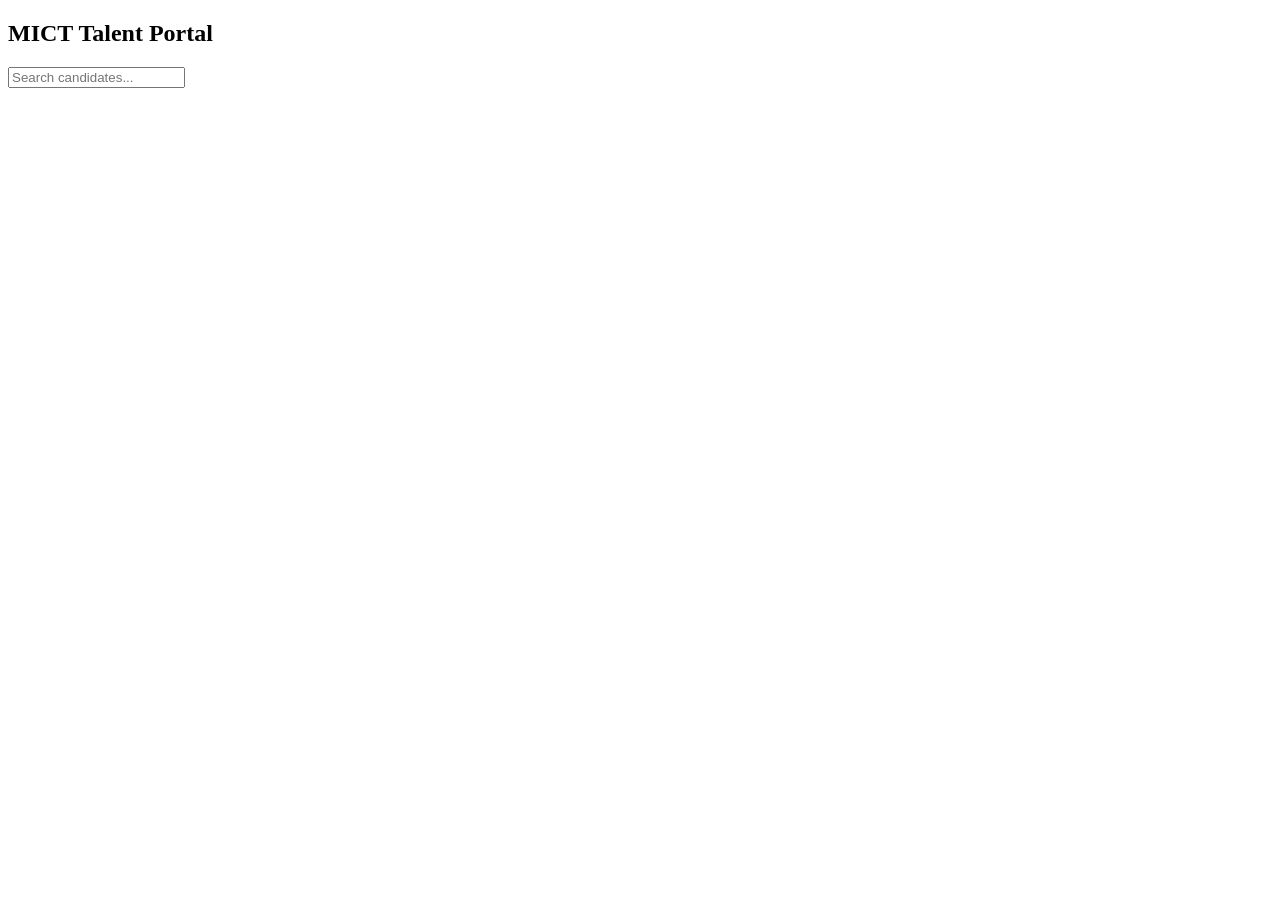
==== index.html @ eeb891a5 "Initial commit" ====
<!DOCTYPE html>
<html lang="en">
<head>
    <meta charset="UTF-8">
    <meta name="viewport" content="width=device-width, initial-scale=1.0">
    <title>Talent Marketplace</title>
</head>
<body>
       <nav>
    <h1>MICT Talent Portal</h1>
    <input type="text" id="search" placeholder="Search candidates...">
  </nav>

  <div class="container">

    <div id="candidateList"></div>

  </div>

  <script src="data.js"></script>
  <script src="app.js"></script>
    
</body>
</html>
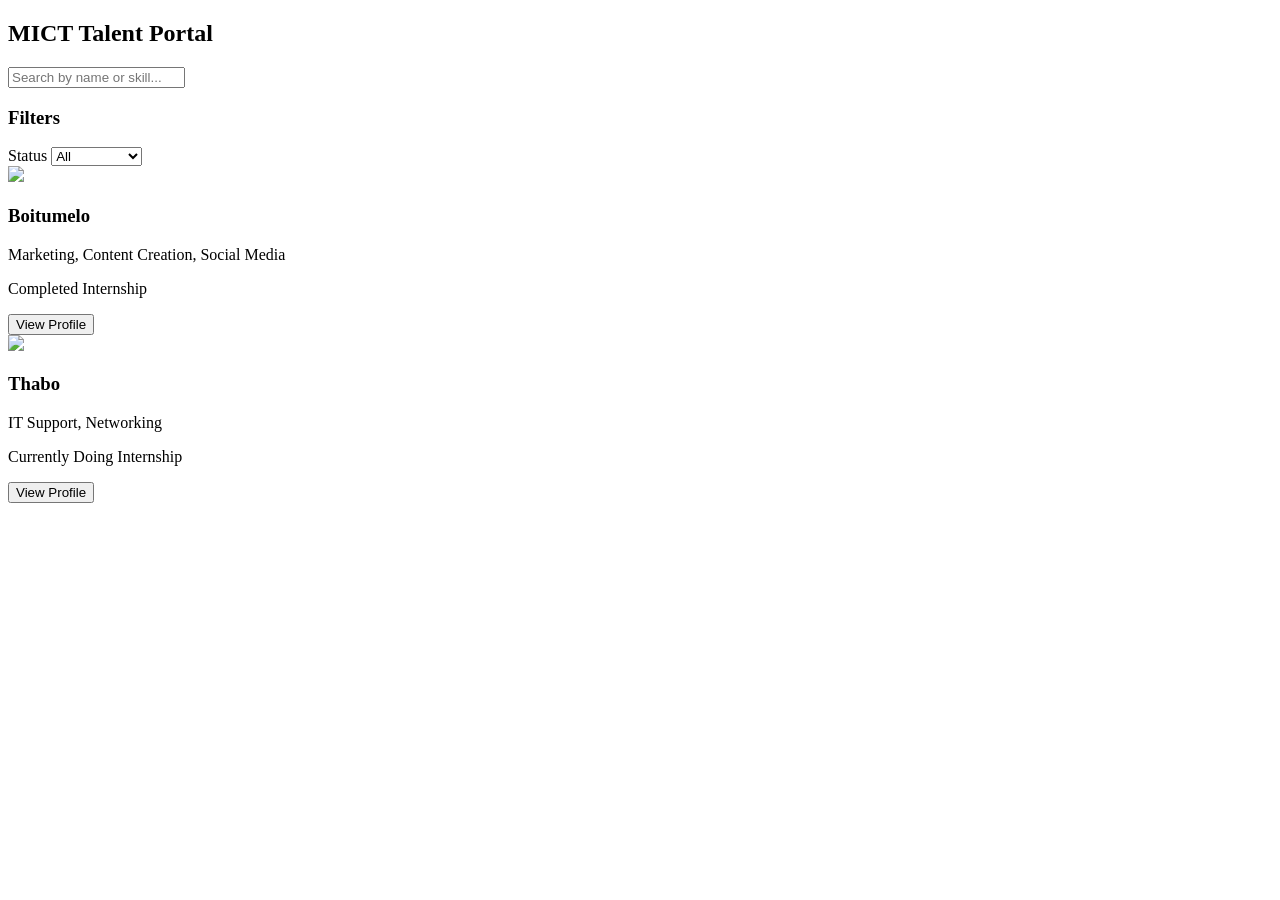
==== commit 3541e084: "update index.html and fix app.js and style.css" ====
--- a/index.html
+++ b/index.html
@@ -6,19 +6,42 @@
     <title>Talent Marketplace</title>
 </head>
 <body>
-       <nav>
+
+  <!-- NAVBAR -->
+  <nav class="navbar">
     <h1>MICT Talent Portal</h1>
-    <input type="text" id="search" placeholder="Search candidates...">
+
+    <input 
+      type="text" 
+      id="searchInput" 
+      placeholder="Search by name or skill..."
+    >
   </nav>
 
-  <div class="container">
+  <!-- MAIN LAYOUT -->
+  <div class="main">
 
-    <div id="candidateList"></div>
+    <!-- FILTER SIDEBAR -->
+    <aside class="sidebar">
+      <h3>Filters</h3>
+
+      <label>Status</label>
+      <select id="statusFilter">
+        <option value="all">All</option>
+        <option value="Completed Internship">Completed</option>
+        <option value="Currently Doing Internship">In Progress</option>
+      </select>
+    </aside>
+
+    <!-- CANDIDATE GRID -->
+    <section class="content">
+      <div id="candidateList"></div>
+    </section>
 
   </div>
 
   <script src="data.js"></script>
   <script src="app.js"></script>
-    
+
 </body>
 </html>
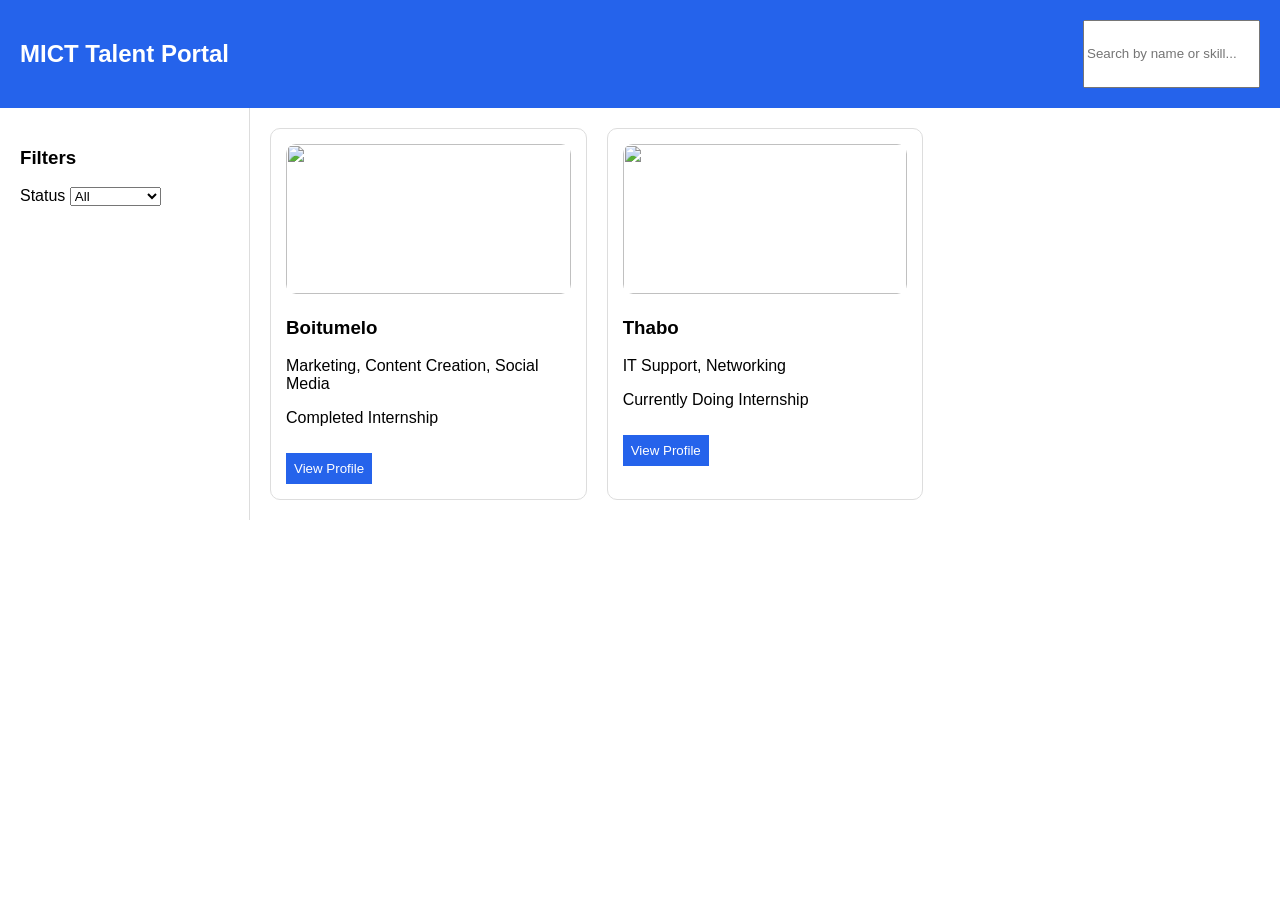
==== commit c8e05a7c: "link style.css to index.html and profile.html" ====
--- a/index.html
+++ b/index.html
@@ -3,6 +3,7 @@
 <head>
     <meta charset="UTF-8">
     <meta name="viewport" content="width=device-width, initial-scale=1.0">
+     <link rel="stylesheet" href="style.css" />
     <title>Talent Marketplace</title>
 </head>
 <body>
--- a/style.css
+++ b/style.css
@@ -0,0 +1,64 @@
+body {
+  font-family: Arial;
+  margin: 0;
+}
+
+nav {
+  display: flex;
+  justify-content: space-between;
+  padding: 20px;
+  background: #2563eb;
+  color: white;
+}
+
+.container {
+  padding: 20px;
+}
+
+#candidateList {
+  display: grid;
+  grid-template-columns: repeat(3, 1fr);
+  gap: 20px;
+}
+
+.card {
+  border: 1px solid #ddd;
+  padding: 15px;
+  border-radius: 10px;
+}
+
+.main {
+  display: grid;
+  grid-template-columns: 250px 1fr;
+}
+
+.sidebar {
+  padding: 20px;
+  border-right: 1px solid #ddd;
+}
+
+.content {
+  padding: 20px;
+}
+
+#candidateList {
+  display: grid;
+  grid-template-columns: repeat(3, 1fr);
+  gap: 20px;
+}
+
+.card img {
+  width: 100%;
+  height: 150px;
+  object-fit: cover;
+  border-radius: 10px;
+}
+
+button {
+  margin-top: 10px;
+  padding: 8px;
+  background: #2563eb;
+  color: white;
+  border: none;
+  cursor: pointer;
+}
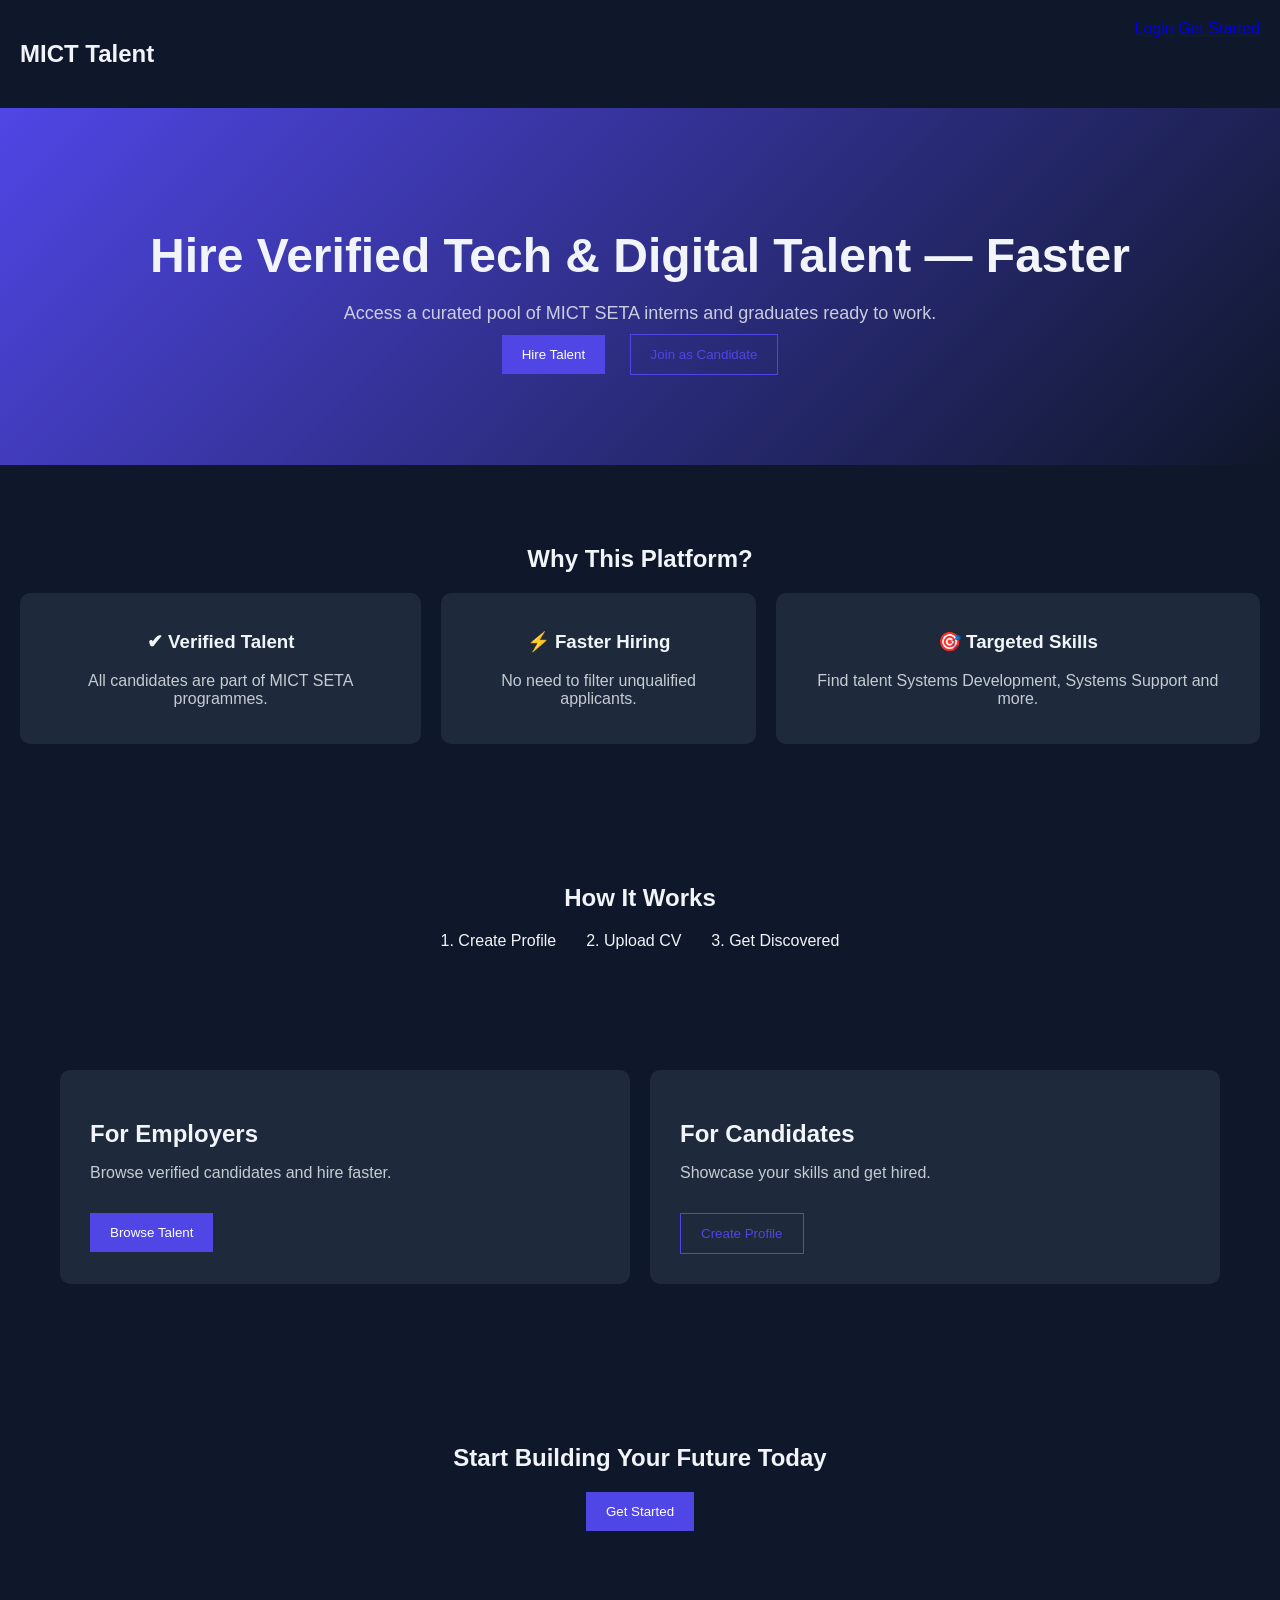
==== commit 4c7a2744: "index.html improvement done add hero section and clear call to action to make purpose of website eas" ====
--- a/index.html
+++ b/index.html
@@ -10,39 +10,79 @@
 
   <!-- NAVBAR -->
   <nav class="navbar">
-    <h1>MICT Talent Portal</h1>
-
-    <input 
-      type="text" 
-      id="searchInput" 
-      placeholder="Search by name or skill..."
-    >
+    <h1>MICT Talent</h1>
+    <div>
+      <a href="#">Login</a>
+      <a href="#" class="btn">Get Started</a>
+    </div>
   </nav>
 
-  <!-- MAIN LAYOUT -->
-  <div class="main">
+  <!-- HERO -->
+  <section class="hero">
+   <h2>Hire Verified Tech & Digital Talent — Faster</h2>
+<p>
+  Access a curated pool of MICT SETA interns and graduates ready to work.
+</p>
 
-    <!-- FILTER SIDEBAR -->
-    <aside class="sidebar">
-      <h3>Filters</h3>
+    <div class="hero-buttons">
+      <button class="primary">Hire Talent</button>
+      <button class="secondary">Join as Candidate</button>
+    </div>
+  </section>
 
-      <label>Status</label>
-      <select id="statusFilter">
-        <option value="all">All</option>
-        <option value="Completed Internship">Completed</option>
-        <option value="Currently Doing Internship">In Progress</option>
-      </select>
-    </aside>
+  <!-- VALUE SECTION -->
+  <section class="value">
+    <h2>Why This Platform?</h2>
+    <div class="value-grid">
+      <div class="value-card">
+        <h3>✔ Verified Talent</h3>
+        <p>All candidates are part of MICT SETA programmes.</p>
+      </div>
 
-    <!-- CANDIDATE GRID -->
-    <section class="content">
-      <div id="candidateList"></div>
-    </section>
+      <div class="value-card">
+        <h3>⚡ Faster Hiring</h3>
+        <p>No need to filter unqualified applicants.</p>
+      </div>
 
-  </div>
+      <div class="value-card">
+        <h3>🎯 Targeted Skills</h3>
+        <p>Find talent Systems Development, Systems Support and more.</p>
+      </div>
+    </div>
+  </section>
 
-  <script src="data.js"></script>
-  <script src="app.js"></script>
+  <!-- HOW IT WORKS -->
+  <section class="how">
+    <h2>How It Works</h2>
+    <div class="steps">
+      <div>1. Create Profile</div>
+      <div>2. Upload CV</div>
+      <div>3. Get Discovered</div>
+    </div>
+  </section>
+
+  <!-- SPLIT SECTION -->
+  <section class="split">
+    
+    <div class="split-card">
+      <h2>For Employers</h2>
+      <p>Browse verified candidates and hire faster.</p>
+      <button class="primary">Browse Talent</button>
+    </div>
+
+    <div class="split-card">
+      <h2>For Candidates</h2>
+      <p>Showcase your skills and get hired.</p>
+      <button class="secondary">Create Profile</button>
+    </div>
+
+  </section>
+
+  <!-- CTA -->
+  <section class="cta">
+    <h2>Start Building Your Future Today</h2>
+    <button class="primary">Get Started</button>
+  </section>
 
 </body>
 </html>
--- a/style.css
+++ b/style.css
@@ -1,64 +1,146 @@
 body {
-  font-family: Arial;
   margin: 0;
+  font-family: Arial, sans-serif;
+  background: #0f172a;
+  color: #f1f5f9;
 }
 
-nav {
+/* NAVBAR */
+.navbar {
   display: flex;
   justify-content: space-between;
   padding: 20px;
-  background: #2563eb;
-  color: white;
 }
 
-.container {
-  padding: 20px;
+section {
+  padding: 80px 40px;
 }
 
-#candidateList {
-  display: grid;
-  grid-template-columns: repeat(3, 1fr);
-  gap: 20px;
+h2 {
+  margin-bottom: 20px;
 }
 
-.card {
-  border: 1px solid #ddd;
-  padding: 15px;
+p {
+  opacity: 0.8;
+}
+
+/* HERO */
+.hero {
+  text-align: center;
+  padding: 80px 20px;
+  background: linear-gradient(135deg, #4f46e5, #0f172a);
+}
+
+.hero h2 {
+  font-size: 48px;
+  font-weight: bold;
+}
+
+.hero p {
+  font-size: 18px;
+  max-width: 600px;
+  margin: 0 auto;
+}
+
+.hero-buttons button {
+  margin: 10px;
+}
+
+/* BUTTONS */
+.primary {
+  background: #4f46e5;
+  color: white;
+  padding: 12px 20px;
+  border: none;
+}
+
+.secondary {
+  background: transparent;
+  border: 1px solid #4f46e5;
+  color: #4f46e5;
+  padding: 12px 20px;
+}
+
+/* VALUE */
+.value {
+  padding: 60px 20px;
+  text-align: center;
+}
+
+.value-grid {
+  display: flex;
+  gap: 20px;
+  justify-content: center;
+}
+
+.value-card {
+  background: #1e293b;
+  padding: 20px;
   border-radius: 10px;
 }
 
-.main {
-  display: grid;
-  grid-template-columns: 250px 1fr;
+/* HOW */
+.how {
+  text-align: center;
+  padding: 60px;
 }
 
-.sidebar {
-  padding: 20px;
-  border-right: 1px solid #ddd;
+.steps {
+  display: flex;
+  justify-content: center;
+  gap: 30px;
 }
 
-.content {
-  padding: 20px;
+/* SPLIT */
+.split {
+  display: flex;
+  gap: 20px;
+  padding: 60px;
 }
 
-#candidateList {
-  display: grid;
-  grid-template-columns: repeat(3, 1fr);
-  gap: 20px;
-}
-
-.card img {
-  width: 100%;
-  height: 150px;
-  object-fit: cover;
+.split-card {
+  flex: 1;
+  background: #1e293b;
+  padding: 30px;
   border-radius: 10px;
 }
 
 button {
-  margin-top: 10px;
-  padding: 8px;
-  background: #2563eb;
+  transition: all 0.3s ease;
+}
+
+.primary:hover {
+  background: #4338ca;
+  transform: translateY(-2px);
+}
+
+.secondary:hover {
+  background: #4f46e5;
   color: white;
-  border: none;
-  cursor: pointer;
+}
+
+/* Cards hover */
+.value-card,
+.split-card {
+  transition: transform 0.3s ease, box-shadow 0.3s ease;
+}
+
+.value-card:hover,
+.split-card:hover {
+  transform: translateY(-5px);
+  box-shadow: 0 10px 30px rgba(0,0,0,0.3);
+}
+
+.split-card h2 {
+  margin-bottom: 10px;
+}
+
+.split-card button {
+  margin-top: 15px;
+}
+
+/* CTA */
+.cta {
+  text-align: center;
+  padding: 80px;
 }
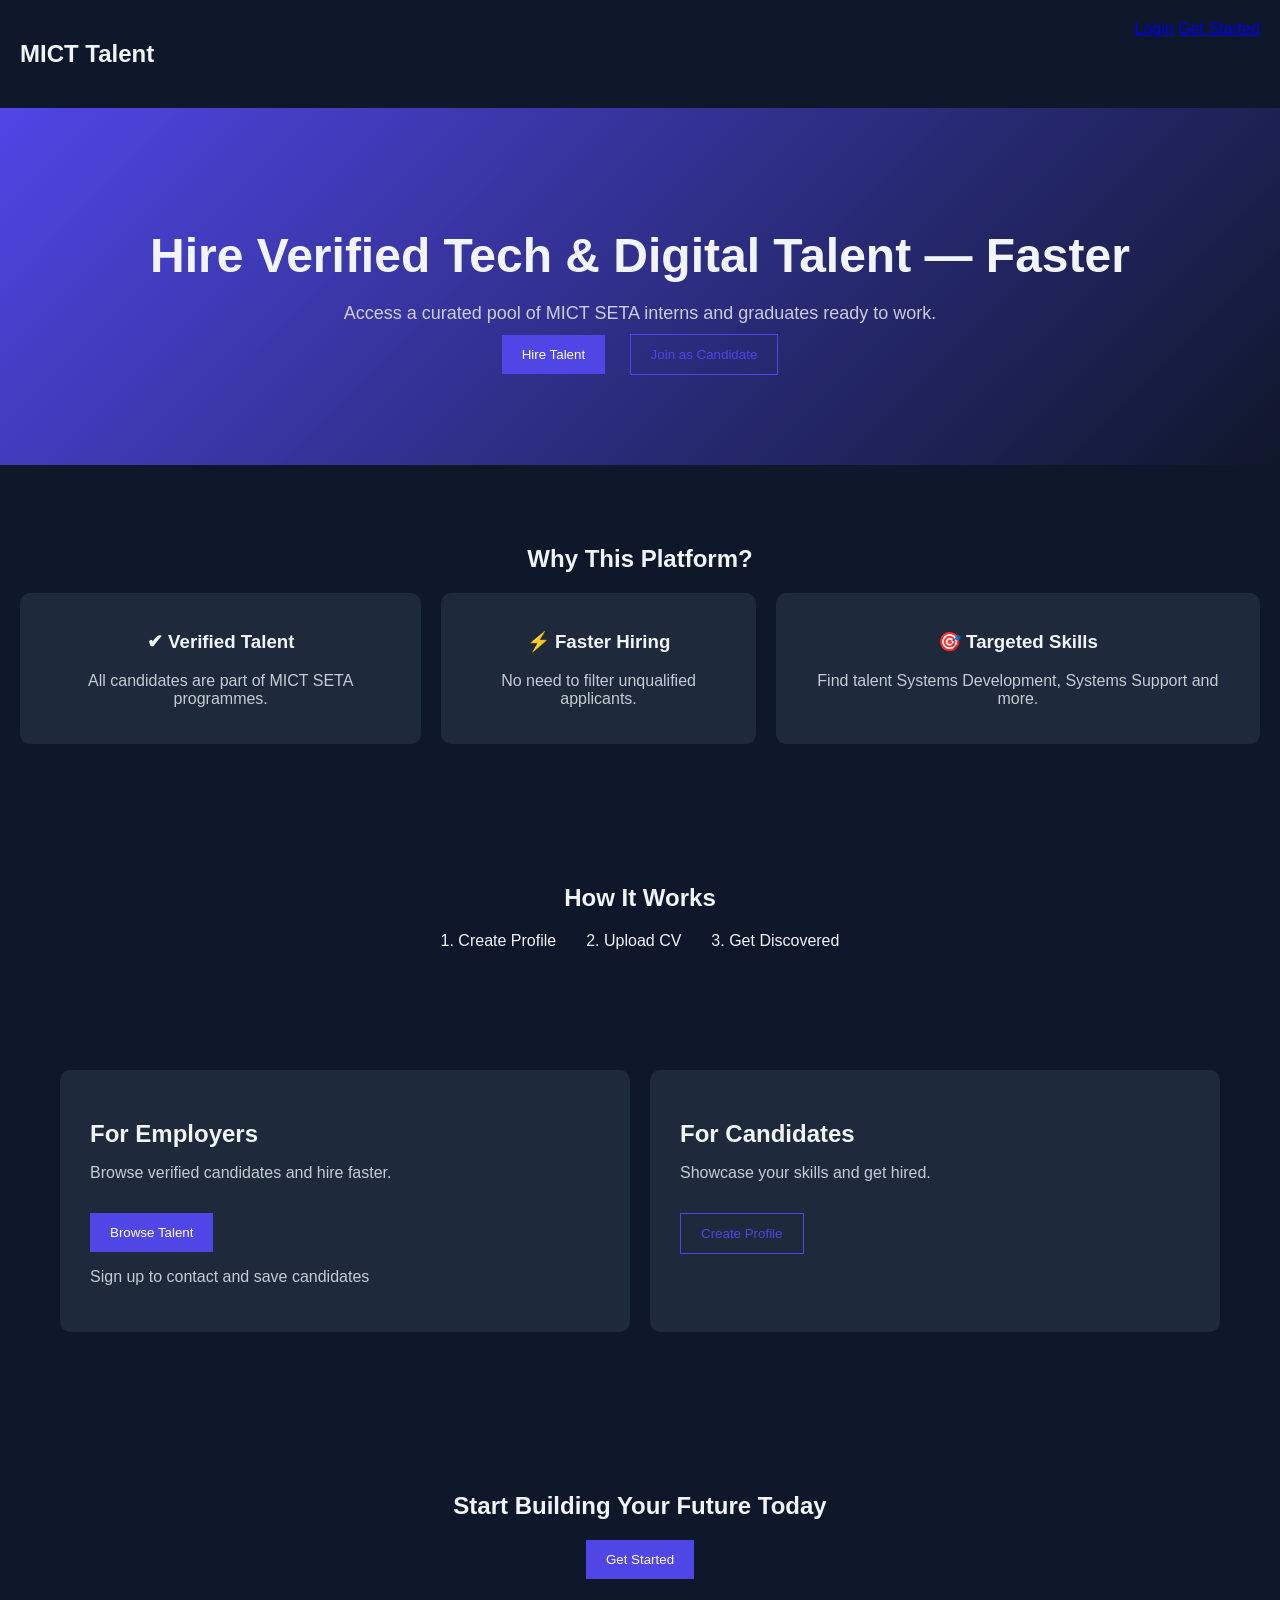
==== commit 8eedd644: "multiple pages added (complete-profile.html, complete-profile.js, employer-register.html, employer.j" ====
--- a/index.html
+++ b/index.html
@@ -13,7 +13,7 @@
     <h1>MICT Talent</h1>
     <div>
       <a href="#">Login</a>
-      <a href="#" class="btn">Get Started</a>
+      <a href="register.html" class="btn">Get Started</a>
     </div>
   </nav>
 
@@ -67,13 +67,18 @@
     <div class="split-card">
       <h2>For Employers</h2>
       <p>Browse verified candidates and hire faster.</p>
-      <button class="primary">Browse Talent</button>
+      <a href="employer-register.html">
+    <button class="primary">Browse Talent</button>
+  </a>
+  <p class="small-text">Sign up to contact and save candidates</p>
     </div>
 
     <div class="split-card">
       <h2>For Candidates</h2>
       <p>Showcase your skills and get hired.</p>
-      <button class="secondary">Create Profile</button>
+       <a href="register.html">
+    <button class="secondary">Create Profile</button>
+  </a>
     </div>
 
   </section>
@@ -81,8 +86,10 @@
   <!-- CTA -->
   <section class="cta">
     <h2>Start Building Your Future Today</h2>
+    <a href="register.html">
     <button class="primary">Get Started</button>
-  </section>
+</a>  
+</section>
 
 </body>
 </html>
--- a/style.css
+++ b/style.css
@@ -139,6 +139,31 @@
   margin-top: 15px;
 }
 
+.form-container {
+  max-width: 500px;
+  margin: 60px auto;
+  background: #1e293b;
+  padding: 30px;
+  border-radius: 10px;
+}
+
+form {
+  display: flex;
+  flex-direction: column;
+  gap: 15px;
+}
+
+input, select {
+  padding: 12px;
+  border-radius: 6px;
+  border: none;
+  outline: none;
+}
+
+input:focus, select:focus {
+  border: 2px solid #4f46e5;
+}
+
 /* CTA */
 .cta {
   text-align: center;
